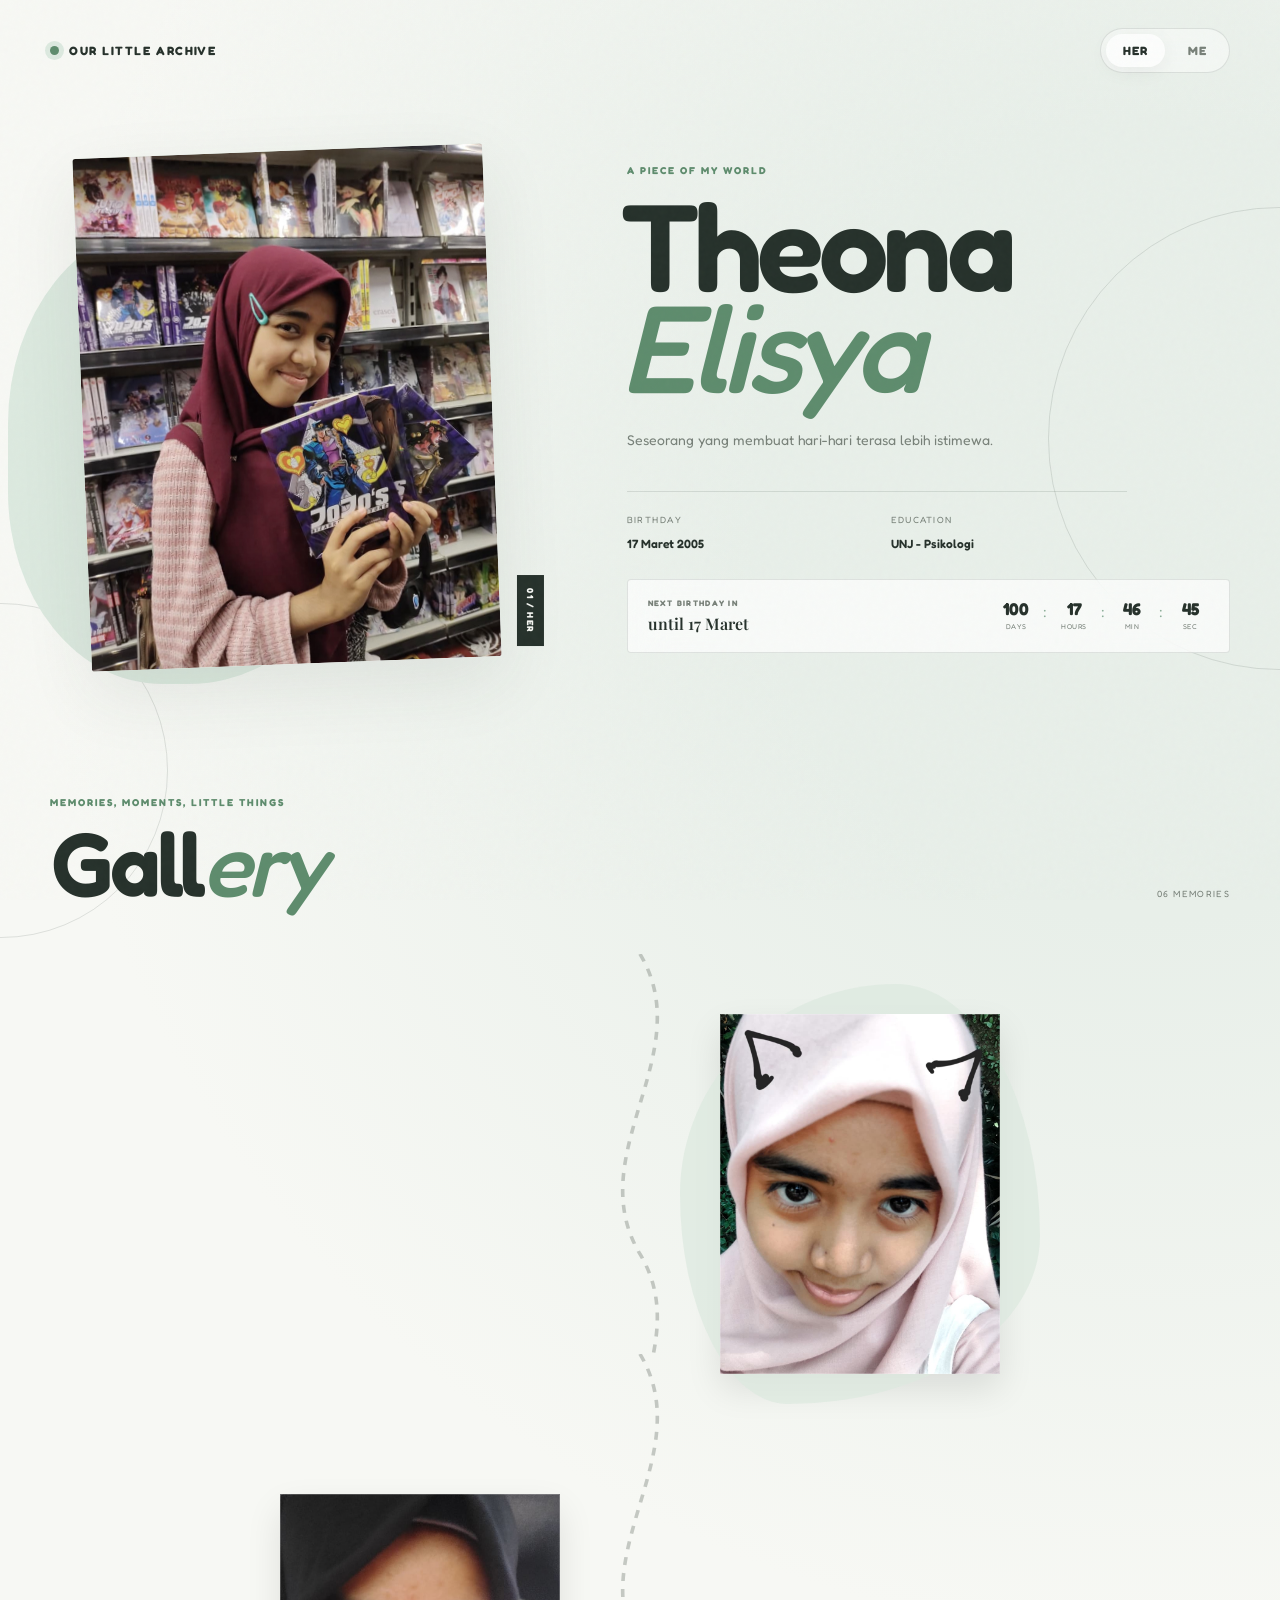
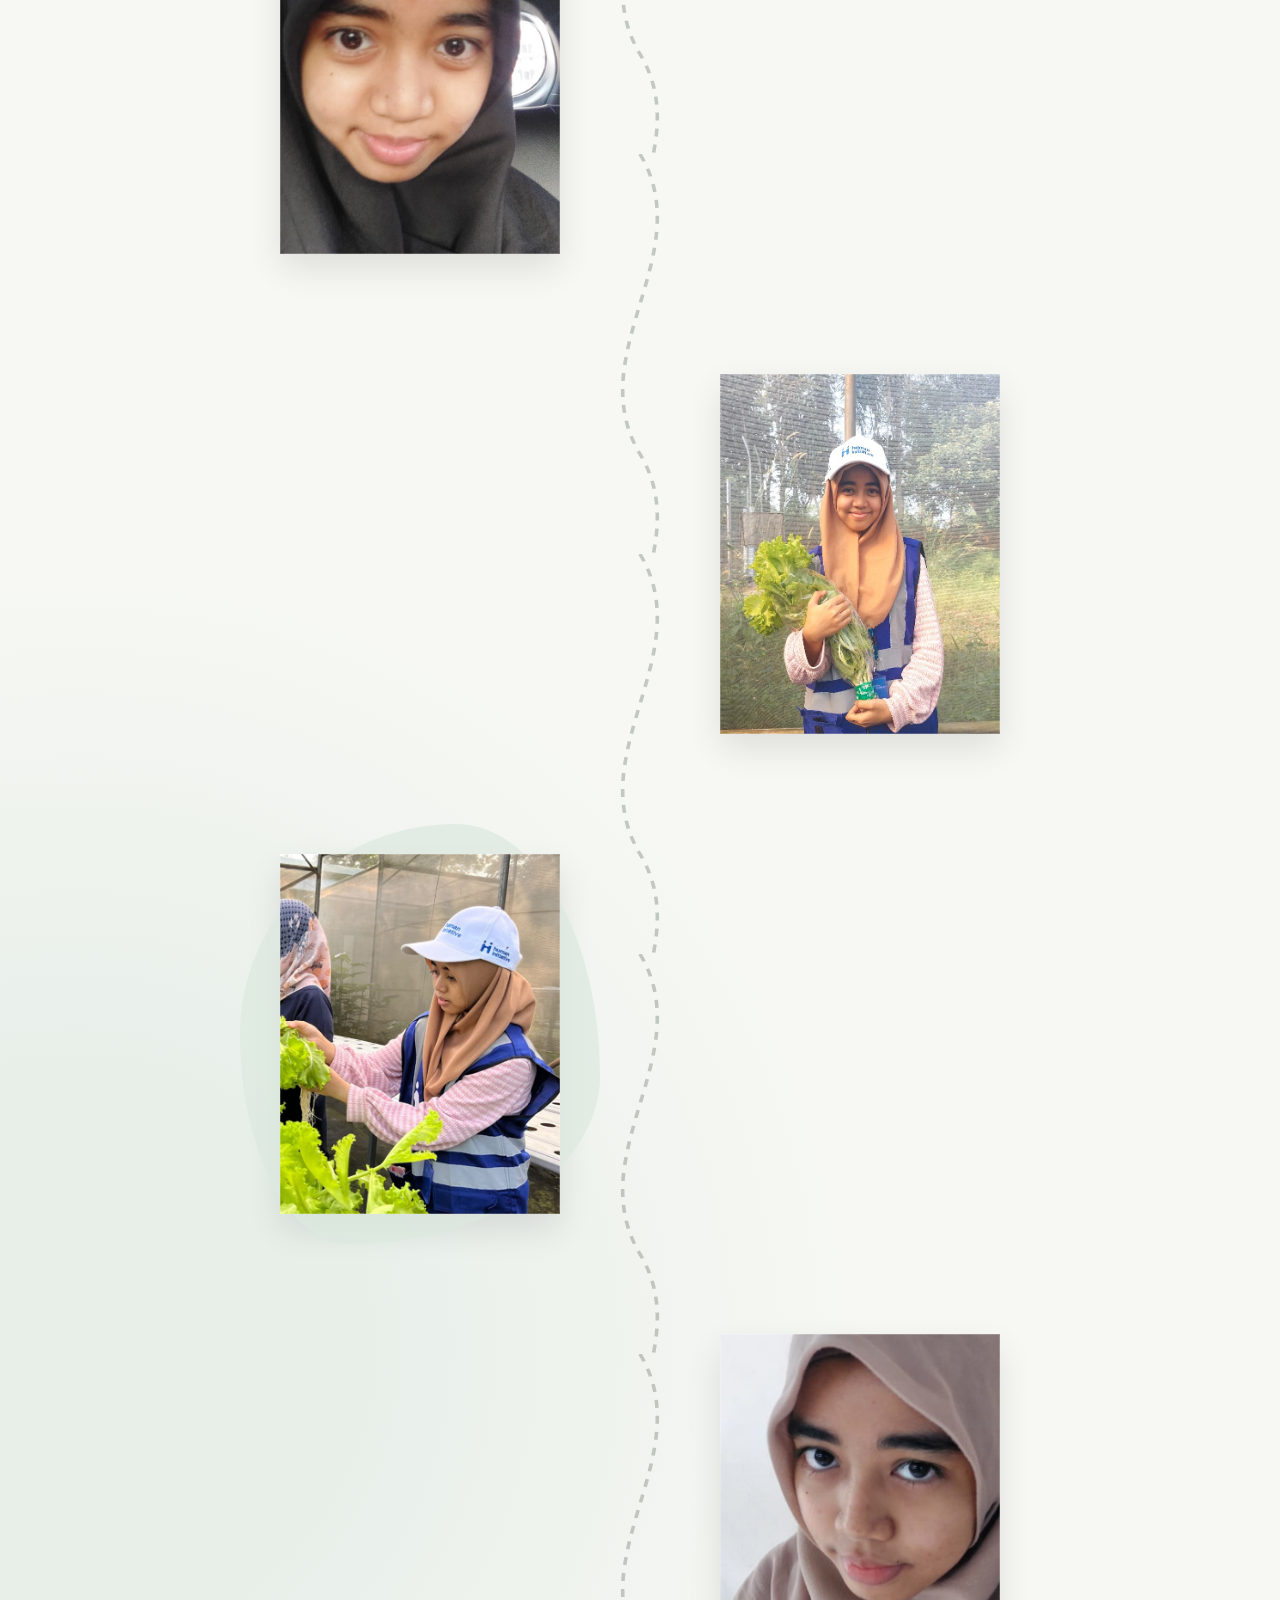
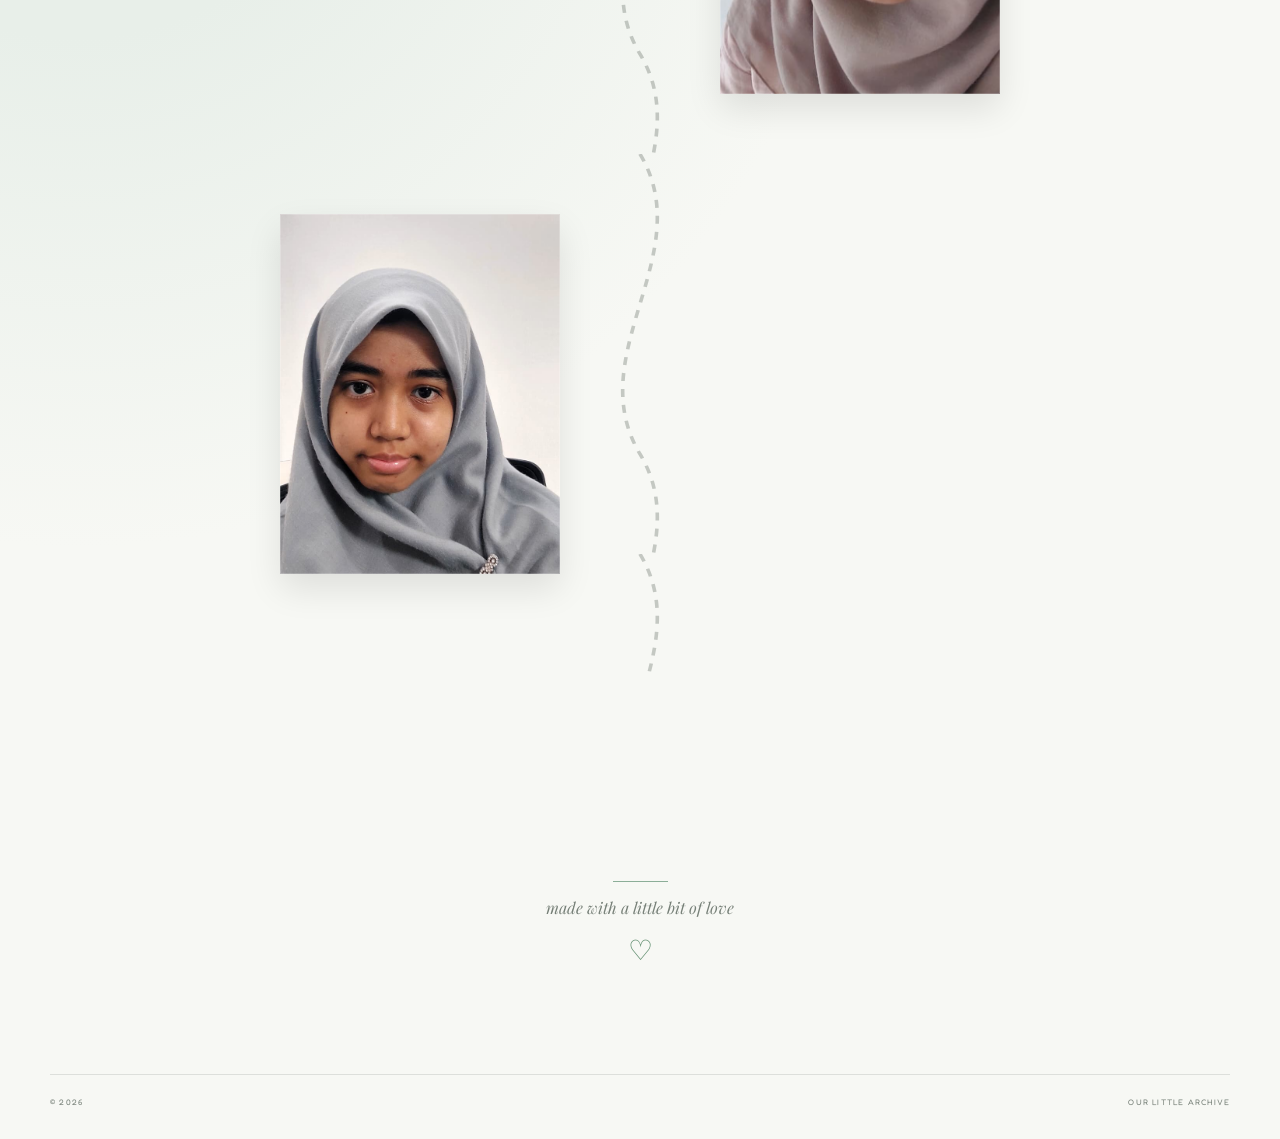
==== index.html @ d3ca99d1 "Initial commit" ====
<!DOCTYPE html>
<html lang="id">
<head>
  <meta charset="UTF-8" />
  <meta name="viewport" content="width=device-width, initial-scale=1.0" />
  <meta name="description" content="A little gallery of someone special." />
  <title>Her — Our Little Gallery</title>

  <link rel="preconnect" href="https://fonts.googleapis.com">
  <link rel="preconnect" href="https://fonts.gstatic.com" crossorigin>
  <link href="https://fonts.googleapis.com/css2?family=Fredoka:wght@300..700&family=DM+Sans:wght@400;500;600;700&family=Playfair+Display:wght@500;600;700&display=swap" rel="stylesheet">
  <link rel="stylesheet" href="style.css" />
</head>

<body class="theme-green" data-birthday="2005-03-17T00:00:00">
  <div class="noise"></div>

  <header class="topbar">
    <a class="brand" href="index.html">
      <span class="brand-dot"></span>
      our little archive
    </a>

    <nav class="page-nav" aria-label="Navigasi halaman">
      <a class="nav-link active" href="index.html">Her</a>
      <a class="nav-link" href="me.html">Me</a>
    </nav>
  </header>

  <main>
    <section class="hero section-reveal">
      <div class="hero-photo-wrap">
        <div class="photo-frame hero-photo">
          <img src="images/partner/hero.jpg" alt="Foto utama" />
          <div class="image-fallback">YOUR<br>PHOTO</div>
        </div>
        <span class="photo-tag">01 / HER</span>
      </div>

      <div class="hero-content">
        <p class="eyebrow">a piece of my world</p>
        <h1>Theona <em>Elisya</em></h1>
        <p class="hero-description">
          Seseorang yang membuat hari-hari terasa lebih istimewa.
        </p>

        <div class="details">
          <div class="detail">
            <span>Birthday</span>
            <strong>17 Maret 2005</strong>
          </div>
          <div class="detail">
            <span>Education</span>
            <strong>UNJ - Psikologi</strong>
          </div>
        </div>

        <div class="countdown-card">
          <div>
            <span class="countdown-label">next birthday in</span>
            <strong id="countdown-title">Counting the days...</strong>
          </div>
          <div class="countdown" id="countdown">
            <div><b data-unit="days">00</b><span>days</span></div>
            <i>:</i>
            <div><b data-unit="hours">00</b><span>hours</span></div>
            <i>:</i>
            <div><b data-unit="minutes">00</b><span>min</span></div>
            <i>:</i>
            <div><b data-unit="seconds">00</b><span>sec</span></div>
          </div>
        </div>
      </div>
    </section>

    <section class="gallery-section">
      <div class="section-heading section-reveal">
        <div>
          <p class="eyebrow">memories, moments, little things</p>
          <h2>Gall<em>ery</em></h2>
        </div>
        <span class="gallery-count">06 memories</span>
      </div>

      <div class="gallery">
        <figure class="gallery-item item-tall section-reveal">
          <img src="images/partner/01.jpg" alt="Memory 01" loading="lazy">
          <figcaption><span>01</span><span>favorite frame</span></figcaption>
        </figure>

        <figure class="gallery-item item-wide section-reveal">
          <img src="images/partner/02.jpg" alt="Memory 02" loading="lazy">
          <figcaption><span>02</span><span>soft afternoon</span></figcaption>
        </figure>

        <figure class="gallery-item section-reveal">
          <img src="images/partner/03.jpg" alt="Memory 03" loading="lazy">
          <figcaption><span>03</span><span>little smile</span></figcaption>
        </figure>

        <figure class="gallery-item item-tall section-reveal">
          <img src="images/partner/04.jpg" alt="Memory 04" loading="lazy">
          <figcaption><span>04</span><span>somewhere with you</span></figcaption>
        </figure>

        <figure class="gallery-item item-wide section-reveal">
          <img src="images/partner/05.jpg" alt="Memory 05" loading="lazy">
          <figcaption><span>05</span><span>another day</span></figcaption>
        </figure>

        <figure class="gallery-item section-reveal">
          <img src="images/partner/06.jpg" alt="Memory 06" loading="lazy">
          <figcaption><span>06</span><span>my favorite person</span></figcaption>
        </figure>
      </div>
    </section>

    <section class="closing section-reveal">
      <span class="closing-line"></span>
      <p>made with a little bit of love</p>
      <span class="closing-heart">♡</span>
    </section>
  </main>

  <footer class="footer">
    <span>© 2026</span>
    <span>our little archive</span>
  </footer>

  <script src="script.js"></script>
</body>
</html>
---- style.css ----
/* =========================================================
   OUR LITTLE ARCHIVE
   Shared stylesheet for both pages
   ========================================================= */

:root {
  --bg: #f7f8f4;
  --surface: rgba(255,255,255,.68);
  --text: #26312b;
  --muted: #778078;
  --line: rgba(38,49,43,.12);
  --accent: #8cae98;
  --accent-strong: #5e8c6d;
  --accent-soft: #dce9df;
  --blob: #e8efe9;
  --shadow: 0 24px 70px rgba(40, 58, 46, .09);
}

.theme-orange {
  --bg: #faf7f3;
  --surface: rgba(255,255,255,.68);
  --text: #332a25;
  --muted: #82776e;
  --line: rgba(51,42,37,.12);
  --accent: #d89a6e;
  --accent-strong: #bd7040;
  --accent-soft: #f4dfd0;
  --blob: #f3e8de;
  --shadow: 0 24px 70px rgba(76, 52, 37, .09);
}

* {
  box-sizing: border-box;
  margin: 0;
  padding: 0;
}

html {
  scroll-behavior: smooth;
}

body {
  min-height: 100vh;
  background:
    radial-gradient(circle at 90% 12%, var(--blob) 0 10%, transparent 28%),
    radial-gradient(circle at 6% 68%, var(--blob) 0 9%, transparent 25%),
    var(--bg);
  color: var(--text);
  font-family: "Fredoka","DM Sans", sans-serif;
  overflow-x: hidden;
}

body::before,
body::after {
  content: "";
  position: fixed;
  z-index: -2;
  pointer-events: none;
  border: 1px solid var(--line);
  border-radius: 999px;
}

body::before {
  width: 36vw;
  height: 36vw;
  right: -18vw;
  top: 23vh;
}

body::after {
  width: 26vw;
  height: 26vw;
  left: -13vw;
  top: 67vh;
}

.noise {
  position: fixed;
  inset: 0;
  pointer-events: none;
  z-index: 100;
  opacity: .035;
  background-image: url("data:image/svg+xml,%3Csvg viewBox='0 0 180 180' xmlns='http://www.w3.org/2000/svg'%3E%3Cfilter id='n'%3E%3CfeTurbulence type='fractalNoise' baseFrequency='.9' numOctaves='4' stitchTiles='stitch'/%3E%3C/filter%3E%3Crect width='100%25' height='100%25' filter='url(%23n)' opacity='.65'/%3E%3C/svg%3E");
}

a {
  color: inherit;
  text-decoration: none;
}

.topbar {
  width: min(1180px, calc(100% - 48px));
  margin: 0 auto;
  padding: 28px 0;
  display: flex;
  align-items: center;
  justify-content: space-between;
  position: relative;
  z-index: 20;
}

.brand {
  display: flex;
  align-items: center;
  gap: 10px;
  font-size: 12px;
  font-weight: 700;
  letter-spacing: .13em;
  text-transform: uppercase;
}

.brand-dot {
  width: 9px;
  height: 9px;
  border-radius: 50%;
  background: var(--accent-strong);
  box-shadow: 0 0 0 5px var(--accent-soft);
}

.page-nav {
  display: flex;
  align-items: center;
  gap: 6px;
  padding: 5px;
  border: 1px solid var(--line);
  background: rgba(255,255,255,.45);
  backdrop-filter: blur(14px);
  border-radius: 999px;
}

.nav-link {
  position: relative;
  padding: 9px 17px;
  color: var(--muted);
  font-size: 12px;
  font-weight: 700;
  letter-spacing: .08em;
  text-transform: uppercase;
  border-radius: 999px;
  transition: .35s ease;
}

.nav-link:hover {
  color: var(--text);
}

.nav-link.active {
  color: var(--text);
  background: var(--surface);
  box-shadow: 0 5px 20px rgba(0,0,0,.05);
}

main {
  width: min(1180px, calc(100% - 48px));
  margin: 0 auto;
}

.hero {
  min-height: 660px;
  display: grid;
  grid-template-columns: minmax(330px, .88fr) 1.12fr;
  align-items: center;
  gap: clamp(50px, 8vw, 120px);
  padding: 50px 0 100px;
}

.hero-photo-wrap {
  position: relative;
  width: min(100%, 410px);
  justify-self: center;
}

.hero-photo-wrap::before {
  content: "";
  position: absolute;
  width: 90%;
  height: 90%;
  left: -18%;
  top: 14%;
  border-radius: 47% 53% 55% 45%;
  background: var(--accent-soft);
  z-index: -1;
  animation: floatBlob 8s ease-in-out infinite;
}

.photo-frame {
  position: relative;
  overflow: hidden;
  background: linear-gradient(135deg, var(--accent-soft), #e7e9e5);
  box-shadow: var(--shadow);
}

.hero-photo {
  aspect-ratio: 4 / 5;
  border-radius: 3px;
  transform: rotate(-2.2deg);
  transition: transform .6s cubic-bezier(.2,.8,.2,1);
}

.hero-photo-wrap:hover .hero-photo {
  transform: rotate(0deg) translateY(-8px);
}

.photo-frame img {
  width: 100%;
  height: 100%;
  object-fit: cover;
  display: block;
  transition: transform 1s cubic-bezier(.2,.8,.2,1);
}

.photo-frame:hover img {
  transform: scale(1.045);
}

.image-fallback {
  position: absolute;
  inset: 0;
  display: grid;
  place-items: center;
  text-align: center;
  color: var(--accent-strong);
  font-family: "Playfair Display", serif;
  font-size: 28px;
  line-height: 1.1;
  letter-spacing: .08em;
  background:
    radial-gradient(circle at 30% 30%, rgba(255,255,255,.7), transparent 35%),
    linear-gradient(135deg, var(--accent-soft), #e9ece8);
}

.photo-frame img:not([src=""]) + .image-fallback {
  display: none;
}

.photo-tag {
  position: absolute;
  right: -25px;
  bottom: 18px;
  padding: 8px 13px;
  background: var(--text);
  color: var(--bg);
  font-size: 9px;
  font-weight: 700;
  letter-spacing: .18em;
  transform: rotate(90deg);
  transform-origin: right bottom;
}

.hero-content {
  max-width: 610px;
}

.eyebrow {
  margin-bottom: 17px;
  color: var(--accent-strong);
  font-size: 10px;
  font-weight: 700;
  letter-spacing: .2em;
  line-height: 1.6;
  text-transform: uppercase;
}

h1,
h2 {
  font-family: "Fredoka","Playfair Display", serif;
  font-weight: 600;
  letter-spacing: -.045em;
}

h1 {
  font-size: clamp(70px, 10vw, 124px);
  line-height: .82;
  margin-left: -7px;
}

h1 em,
h2 em {
  color: var(--accent-strong);
  font-style: italic;
  font-weight: 500;
}

.hero-description {
  max-width: 480px;
  margin-top: 29px;
  color: var(--muted);
  font-size: 14px;
  line-height: 1.9;
}

.details {
  display: grid;
  grid-template-columns: repeat(2, minmax(130px, 1fr));
  gap: 28px;
  margin-top: 37px;
  padding-top: 22px;
  border-top: 1px solid var(--line);
  max-width: 500px;
}

.detail span {
  display: block;
  margin-bottom: 7px;
  color: var(--muted);
  font-size: 9px;
  letter-spacing: .16em;
  text-transform: uppercase;
}

.detail strong {
  font-size: 12px;
  font-weight: 600;
}

.countdown-card {
  display: flex;
  align-items: center;
  justify-content: space-between;
  gap: 24px;
  max-width: 610px;
  margin-top: 27px;
  padding: 18px 20px;
  border: 1px solid var(--line);
  background: var(--surface);
  backdrop-filter: blur(18px);
  border-radius: 4px;
}

.countdown-label {
  display: block;
  margin-bottom: 5px;
  color: var(--muted);
  font-size: 8px;
  font-weight: 700;
  letter-spacing: .16em;
  text-transform: uppercase;
}

.countdown-card strong {
  font-family: "Playfair Display", serif;
  font-size: 16px;
  font-weight: 600;
}

.countdown {
  display: flex;
  align-items: center;
  gap: 8px;
}

.countdown div {
  text-align: center;
  min-width: 38px;
}

.countdown b {
  display: block;
  font-size: 17px;
  font-weight: 700;
  line-height: 1;
}

.countdown span {
  display: block;
  margin-top: 5px;
  color: var(--muted);
  font-size: 7px;
  text-transform: uppercase;
  letter-spacing: .08em;
}

.countdown i {
  color: var(--accent);
  font-style: normal;
  margin-top: -9px;
}

.gallery-section {
  padding: 30px 0 100px;
}

.section-heading {
  display: flex;
  justify-content: space-between;
  align-items: end;
  margin-bottom: 55px;
}

.section-heading h2 {
  font-size: clamp(55px, 8vw, 90px);
  line-height: .8;
}

.gallery-count {
  color: var(--muted);
  font-size: 9px;
  letter-spacing: .15em;
  text-transform: uppercase;
}

/* =========================================================
   GALERI LAYOUT: SCROLL RANTING / PATH ZIGZAG
   ========================================================= */

/* Wadah galeri dibuat relatif dengan garis meliuk di tengah */
.gallery {
  display: flex;
  flex-direction: column;
  gap: 120px;
  position: relative;
  padding: 60px 0 100px;
  max-width: 800px;
  margin: 0 auto;
}

/* Garis putus-putus meliuk di belakang foto */
.gallery::before {
  content: "";
  position: absolute;
  top: 0;
  bottom: 0;
  left: 50%;
  width: 120px;
  transform: translateX(-50%);
  pointer-events: none;
  z-index: 0;
  /* SVG Garis Kurva Zigzag Putus-putus */
  background-image: url("data:image/svg+xml,%3Csvg xmlns='http://www.w3.org/2000/svg' viewBox='0 0 100 400' preserveAspectRatio='none'%3E%3Cpath d='M 50 0 C 100 100, 0 200, 50 300 C 100 400, 0 500, 50 600' stroke='%23778078' stroke-width='3' stroke-dasharray='8 8' fill='none' opacity='0.4'/%3E%3C/svg%3E");
  background-repeat: repeat-y;
  background-size: 100% 400px;
}

/* Base style untuk item foto */
.gallery-item {
  position: relative;
  z-index: 1;
  width: min(280px, 70vw);
  height: 360px;
  margin: 0;
  border-radius: 8px;
  box-shadow: 0 15px 35px rgba(0, 0, 0, 0.1);
  transition: transform 0.5s cubic-bezier(0.2, 0.8, 0.2, 1);
}

/* Foto Ganjil (Kanan) */
.gallery-item:nth-child(odd) {
  align-self: flex-end;
  margin-right: 5%;
  transform: rotate(5deg);
}

/* Foto Genap (Kiri) */
.gallery-item:nth-child(even) {
  align-self: flex-start;
  margin-left: 5%;
  transform: rotate(-6deg);
}

/* Rotasi khusus per item agar terkesan acak/natural */
.gallery-item:nth-child(1) { transform: rotate(7deg); }
.gallery-item:nth-child(2) { transform: rotate(-5deg); }
.gallery-item:nth-child(3) { transform: rotate(4deg); }
.gallery-item:nth-child(4) { transform: rotate(-8deg); }
.gallery-item:nth-child(5) { transform: rotate(6deg); }
.gallery-item:nth-child(6) { transform: rotate(-4deg); }

/* Background organik (blob) di balik beberapa foto */
.gallery-item:nth-child(1)::before,
.gallery-item:nth-child(4)::before {
  content: "";
  position: absolute;
  inset: -30px -40px;
  background: var(--accent-soft);
  border-radius: 60% 40% 70% 30% / 50% 60% 40% 50%;
  z-index: -1;
  opacity: 0.7;
}

/* Hover Effect: Foto lurus kembali saat diarahkan kursor */
.gallery-item:hover {
  transform: rotate(0deg) scale(1.05) !important;
  z-index: 5;
}

/* ---------------------------------------------------------
   Penyesuaian Layar Smartphone / Mobile
   --------------------------------------------------------- */
@media (max-width: 650px) {
  .gallery {
    gap: 70px;
  }

  .gallery-item {
    width: 220px;
    height: 300px;
  }

  .gallery-item:nth-child(odd) {
    margin-right: 2%;
  }

  .gallery-item:nth-child(even) {
    margin-left: 2%;
  }
}
.gallery-item.item-tall {
  grid-row: span 4;
}

.gallery-item.item-wide {
  grid-column: span 8;
  grid-row: span 3;
}

.gallery-item:nth-child(2) {
  transform: translateY(75px);
}

.gallery-item:nth-child(4) {
  transform: translateY(50px);
}

.gallery-item:nth-child(5) {
  transform: translateY(-30px);
}

.gallery-item img {
  width: 100%;
  height: 100%;
  object-fit: cover;
  display: block;
  transition: transform .8s cubic-bezier(.2,.8,.2,1), filter .5s ease;
}

.gallery-item:hover img {
  transform: scale(1.055);
  filter: saturate(1.06);
}

.gallery-item figcaption {
  position: absolute;
  inset: auto 0 0 0;
  display: flex;
  justify-content: space-between;
  align-items: center;
  padding: 15px 17px;
  color: white;
  font-size: 8px;
  font-weight: 700;
  letter-spacing: .14em;
  text-transform: uppercase;
  background: linear-gradient(transparent, rgba(0,0,0,.6));
  opacity: 0;
  transform: translateY(10px);
  transition: .4s ease;
}

.gallery-item:hover figcaption {
  opacity: 1;
  transform: translateY(0);
}

.gallery-item::after {
  content: "";
  position: absolute;
  inset: 0;
  border: 1px solid rgba(255,255,255,.2);
  pointer-events: none;
}

.closing {
  min-height: 300px;
  display: flex;
  flex-direction: column;
  align-items: center;
  justify-content: center;
  gap: 15px;
  color: var(--muted);
  text-align: center;
}

.closing-line {
  width: 55px;
  height: 1px;
  background: var(--accent);
}

.closing p {
  font-family: "Playfair Display", serif;
  font-size: 16px;
  font-style: italic;
}

.closing-heart {
  color: var(--accent-strong);
  font-size: 28px;
  animation: heartbeat 2.1s ease-in-out infinite;
}

.footer {
  width: min(1180px, calc(100% - 48px));
  margin: 0 auto;
  padding: 22px 0 32px;
  border-top: 1px solid var(--line);
  display: flex;
  justify-content: space-between;
  color: var(--muted);
  font-size: 8px;
  letter-spacing: .15em;
  text-transform: uppercase;
}

/* Scroll reveal */
.section-reveal {
  opacity: 0;
  transform: translateY(35px);
  transition:
    opacity .85s cubic-bezier(.2,.8,.2,1),
    transform .85s cubic-bezier(.2,.8,.2,1);
}

.section-reveal.is-visible {
  opacity: 1;
  transform: translateY(0);
}

.gallery-item.section-reveal:nth-child(2) {
  transition-delay: .08s;
}

.gallery-item.section-reveal:nth-child(3) {
  transition-delay: .16s;
}

.gallery-item.section-reveal:nth-child(4) {
  transition-delay: .08s;
}

.gallery-item.section-reveal:nth-child(5) {
  transition-delay: .16s;
}

.gallery-item.section-reveal:nth-child(6) {
  transition-delay: .24s;
}

@keyframes floatBlob {
  0%, 100% { transform: translate(0,0) rotate(0deg); }
  50% { transform: translate(12px,-15px) rotate(5deg); }
}

@keyframes heartbeat {
  0%, 100% { transform: scale(1); }
  8% { transform: scale(1.13); }
  18% { transform: scale(1); }
}

@media (max-width: 850px) {
  .hero {
    grid-template-columns: 1fr;
    gap: 70px;
    padding-top: 30px;
  }

  .hero-photo-wrap {
    width: min(72vw, 390px);
  }

  .hero-content {
    margin: 0 auto;
    width: 100%;
  }

  h1 {
    font-size: clamp(68px, 19vw, 105px);
  }

  .gallery {
    grid-template-columns: repeat(2, 1fr);
    grid-auto-rows: 270px;
  }

  .gallery-item,
  .gallery-item.item-wide,
  .gallery-item.item-tall {
    grid-column: span 1;
    grid-row: span 1;
  }

  .gallery-item:nth-child(n) {
    transform: none;
  }

  .gallery-item:nth-child(1),
  .gallery-item:nth-child(4) {
    grid-row: span 2;
  }

  .gallery-item:nth-child(2),
  .gallery-item:nth-child(5) {
    grid-row: span 2;
  }

  .gallery-item figcaption {
    opacity: 1;
    transform: none;
  }
}

@media (max-width: 560px) {
  .topbar,
  main,
  .footer {
    width: min(100% - 32px, 1180px);
  }

  .topbar {
    padding: 18px 0;
  }

  .brand {
    font-size: 9px;
  }

  .nav-link {
    padding: 8px 13px;
    font-size: 9px;
  }

  .hero {
    min-height: auto;
    padding: 35px 0 75px;
  }

  .hero-photo-wrap {
    width: 72%;
  }

  .photo-tag {
    right: -17px;
  }

  .hero-description {
    font-size: 13px;
  }

  .details {
    gap: 18px;
  }

  .countdown-card {
    align-items: flex-start;
    flex-direction: column;
  }

  .countdown {
    width: 100%;
    justify-content: space-between;
  }

  .gallery-section {
    padding-bottom: 50px;
  }

  .section-heading {
    margin-bottom: 32px;
    align-items: start;
    gap: 20px;
    flex-direction: column;
  }

  .gallery {
    gap: 12px;
    grid-auto-rows: 210px;
  }

  .gallery-item {
    min-height: 210px;
  }

  .footer {
    font-size: 7px;
  }
}

@media (prefers-reduced-motion: reduce) {
  html {
    scroll-behavior: auto;
  }

  *,
  *::before,
  *::after {
    animation: none !important;
    transition-duration: .01ms !important;
  }
}
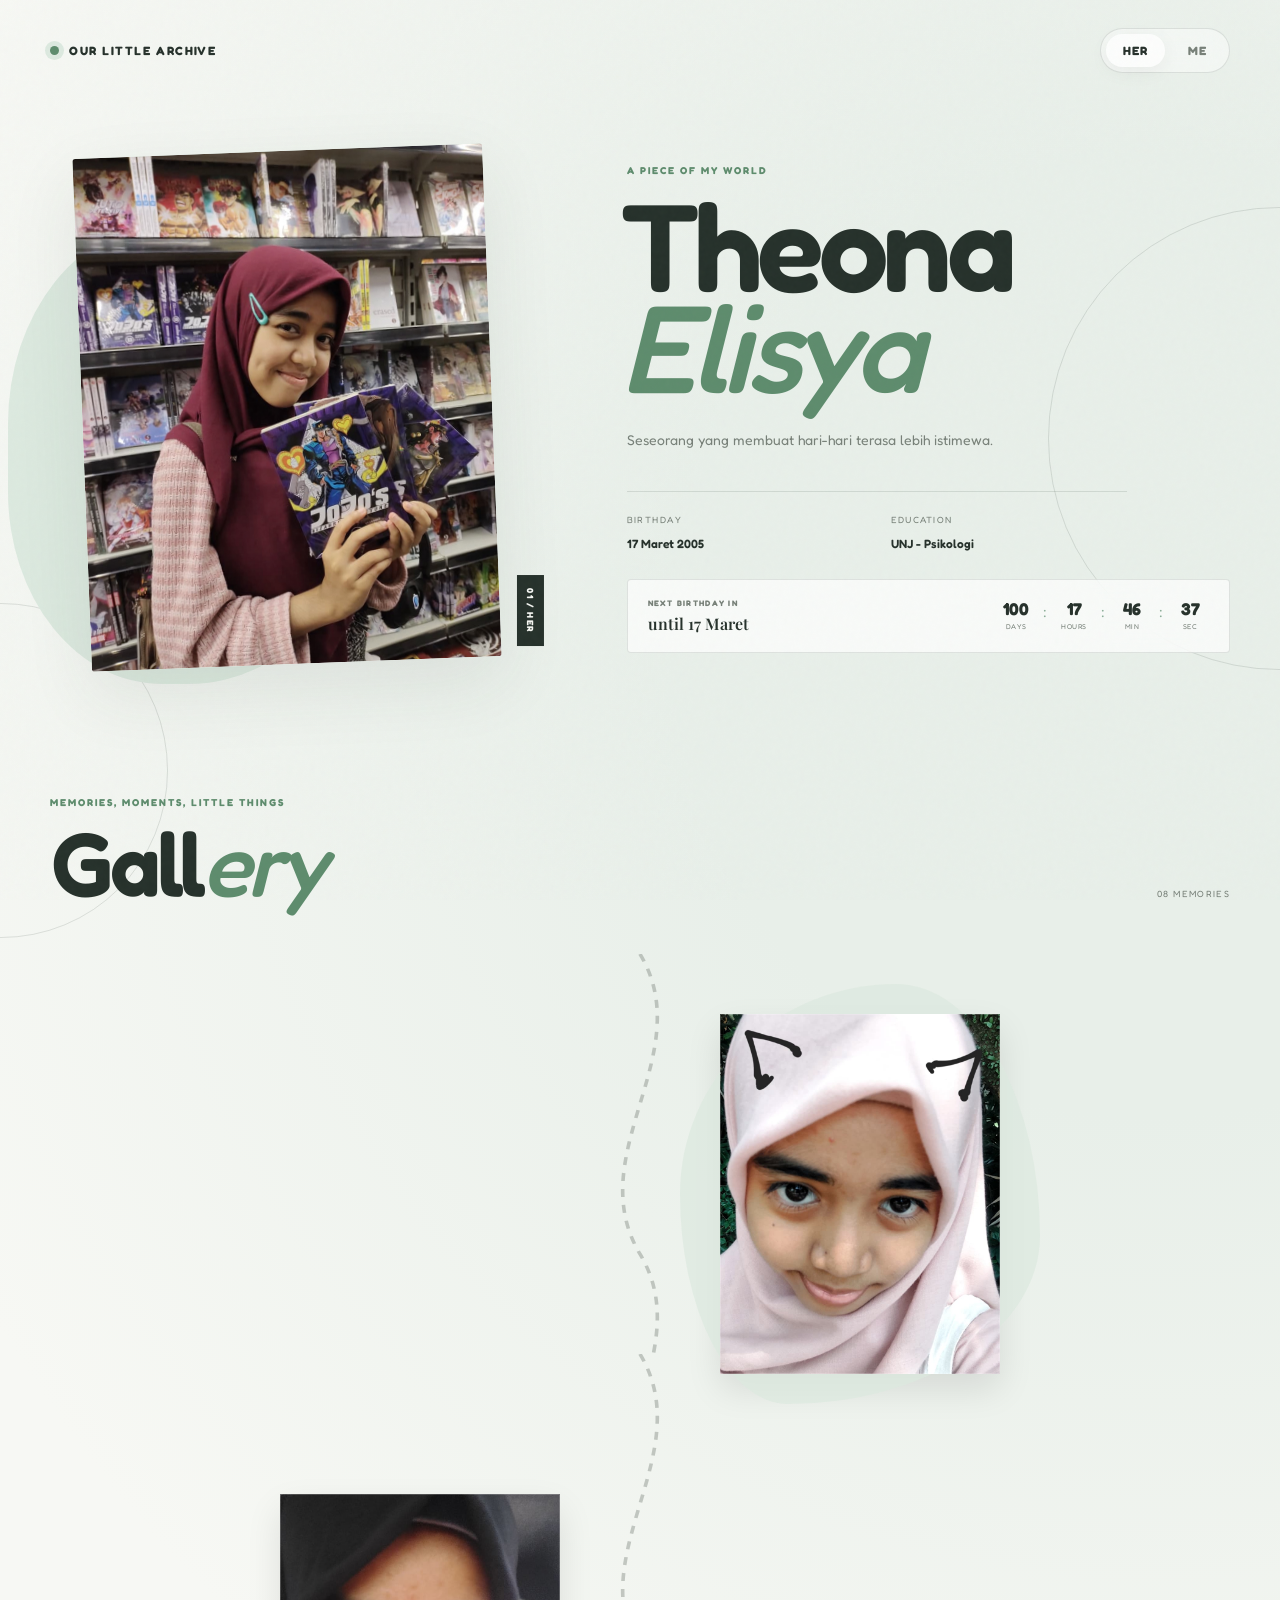
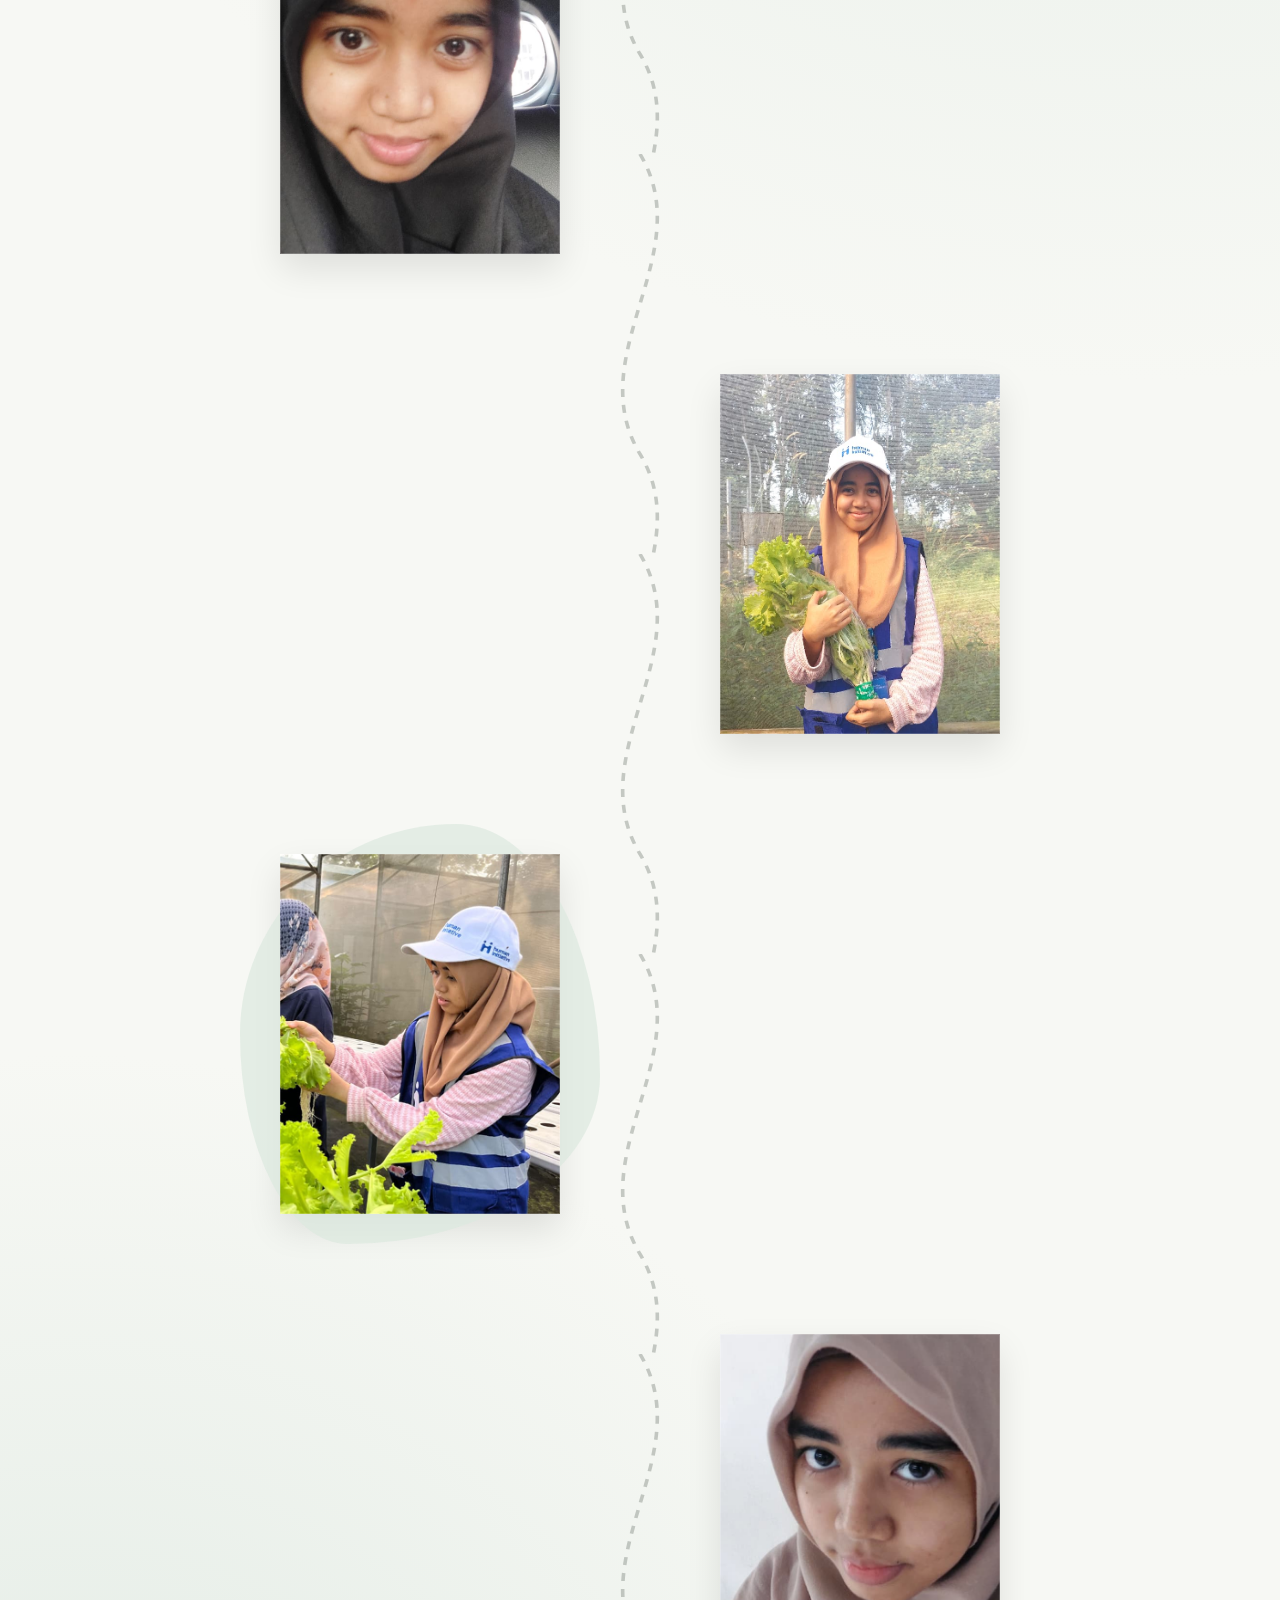
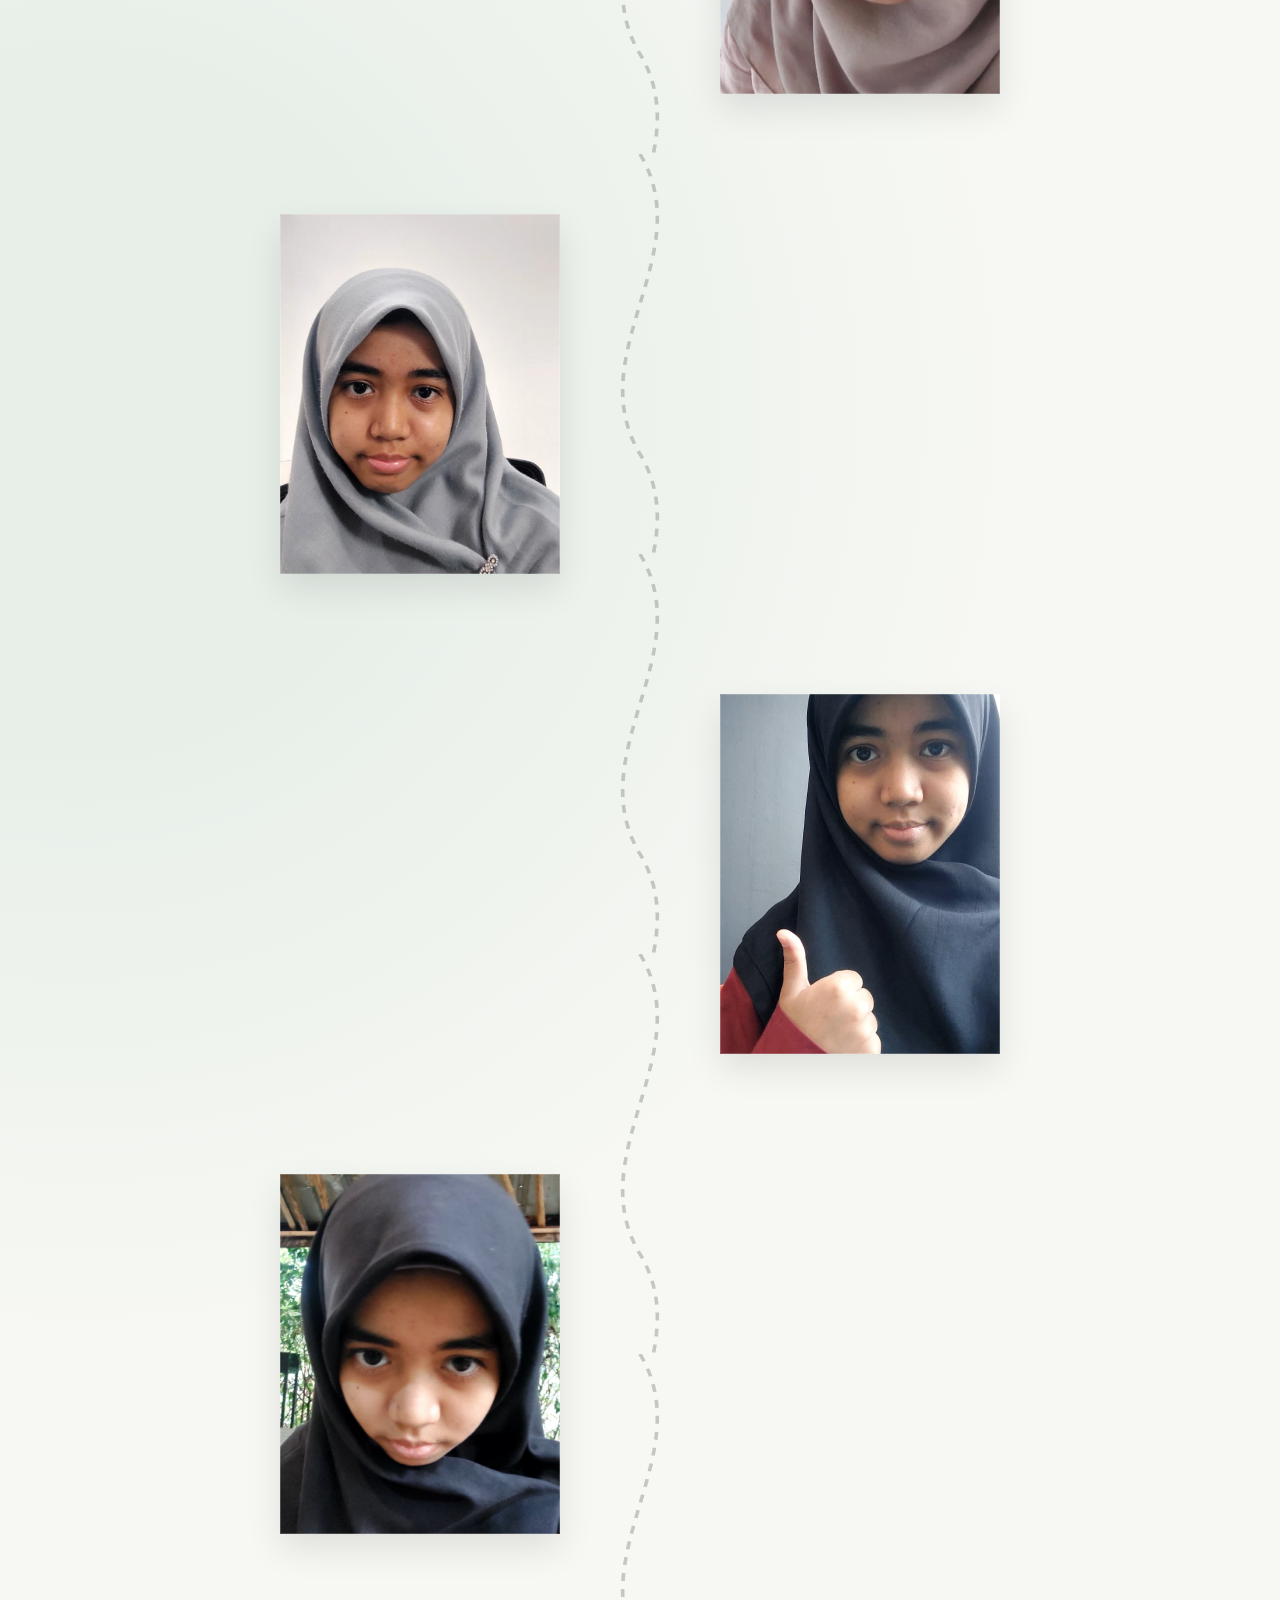
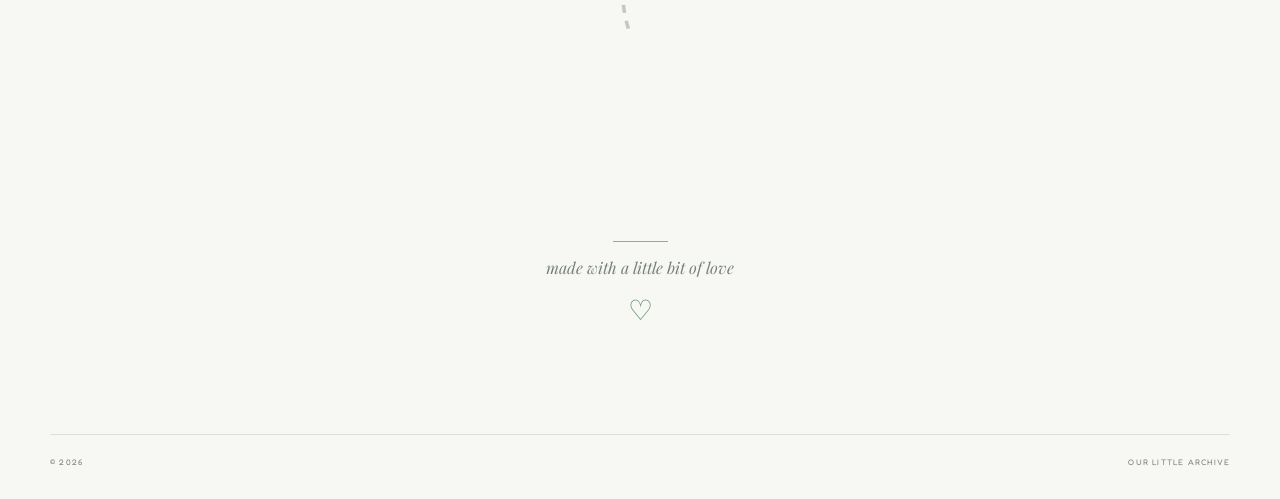
==== commit 1124992d: "add my" ====
--- a/index.html
+++ b/index.html
@@ -79,7 +79,7 @@
           <p class="eyebrow">memories, moments, little things</p>
           <h2>Gall<em>ery</em></h2>
         </div>
-        <span class="gallery-count">06 memories</span>
+        <span class="gallery-count">08 memories</span>
       </div>
 
       <div class="gallery">
@@ -112,6 +112,16 @@
           <img src="images/partner/06.jpg" alt="Memory 06" loading="lazy">
           <figcaption><span>06</span><span>my favorite person</span></figcaption>
         </figure>
+
+        <figure class="gallery-item section-reveal">
+          <img src="images/partner/07.jpg" alt="Memory 06" loading="lazy">
+          <figcaption><span>07</span><span>my okey gemesss</span></figcaption>
+        </figure>
+
+        <figure class="gallery-item section-reveal">
+          <img src="images/partner/08.jpg" alt="Memory 06" loading="lazy">
+          <figcaption><span>08</span><span>scary and cute</span></figcaption>
+        </figure>
       </div>
     </section>
 
--- a/style.css
+++ b/style.css
@@ -525,6 +525,15 @@
   transform: translateY(-30px);
 }
 
+.gallery-item:nth-child(7) {
+  transform: rotate(5deg);
+}
+
+
+.gallery-item:nth-child(8) {
+  transform: rotate(-6deg);
+}
+
 .gallery-item img {
   width: 100%;
   height: 100%;
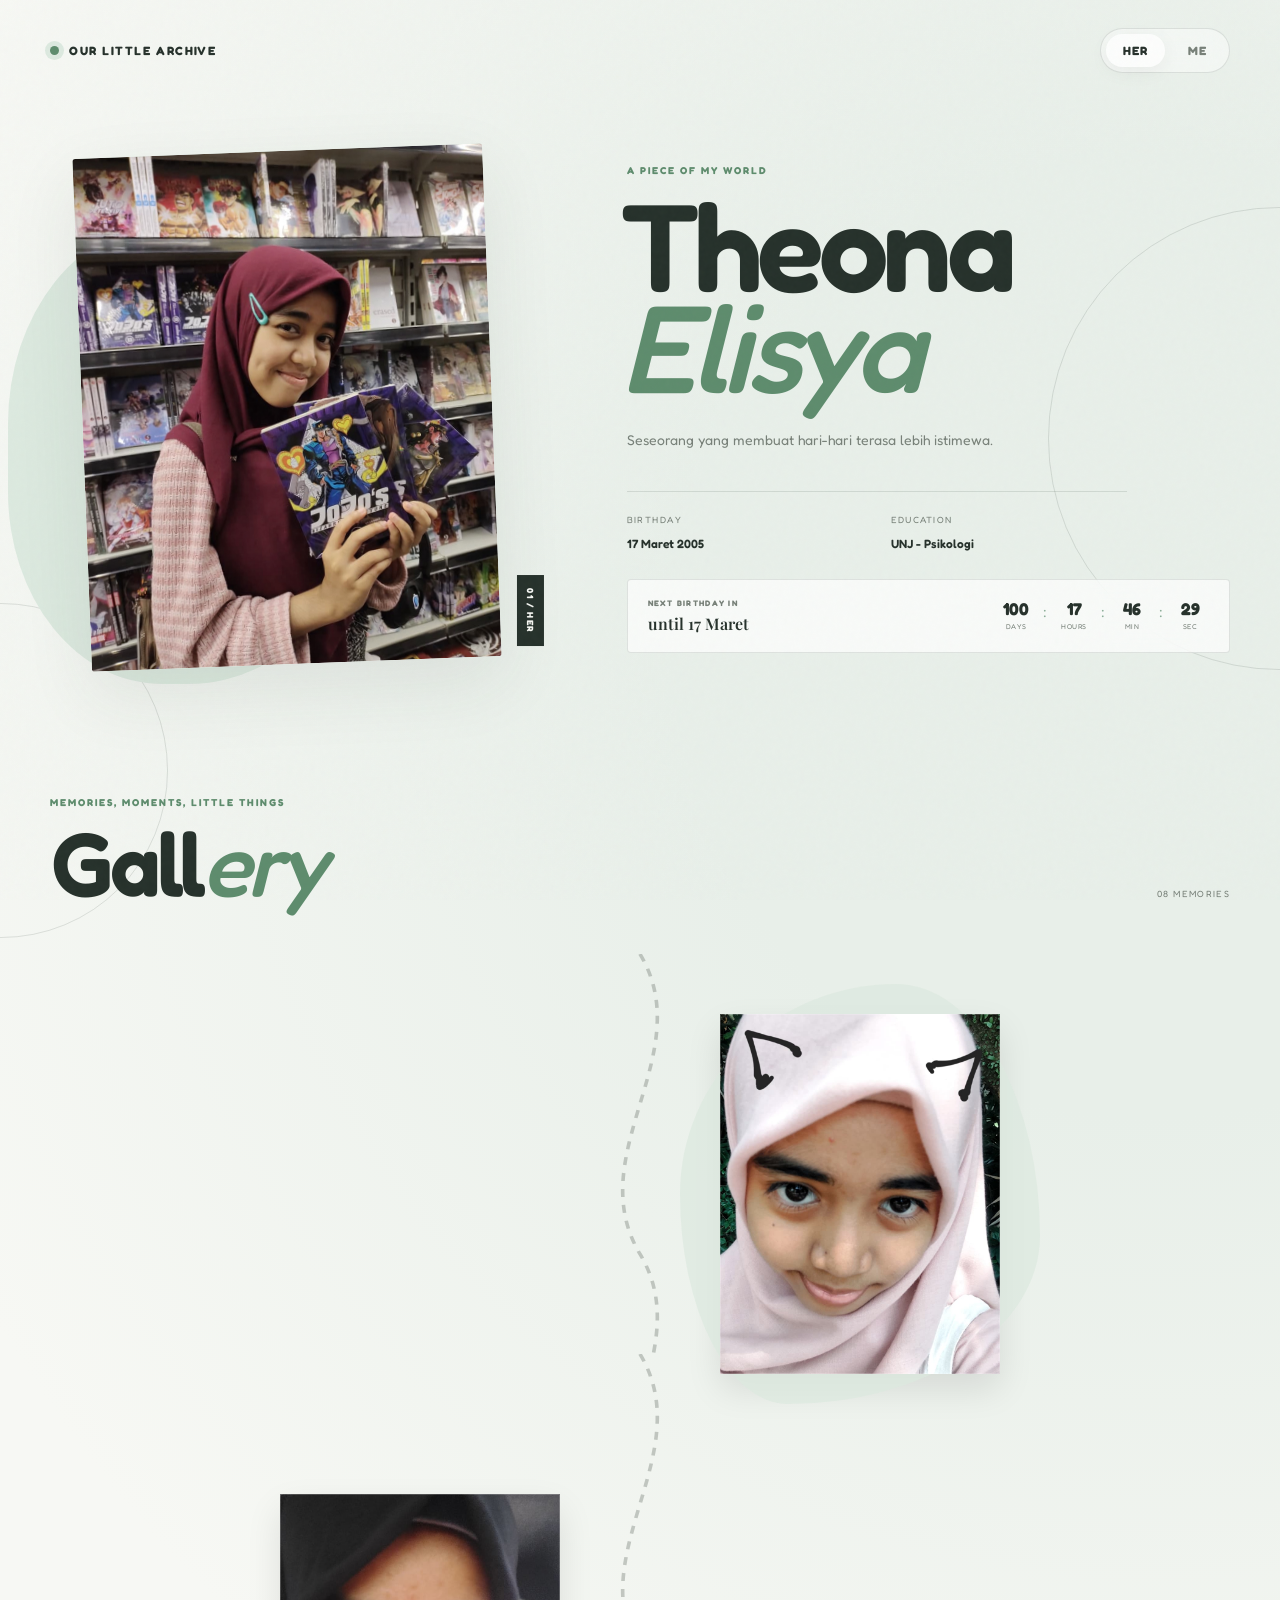
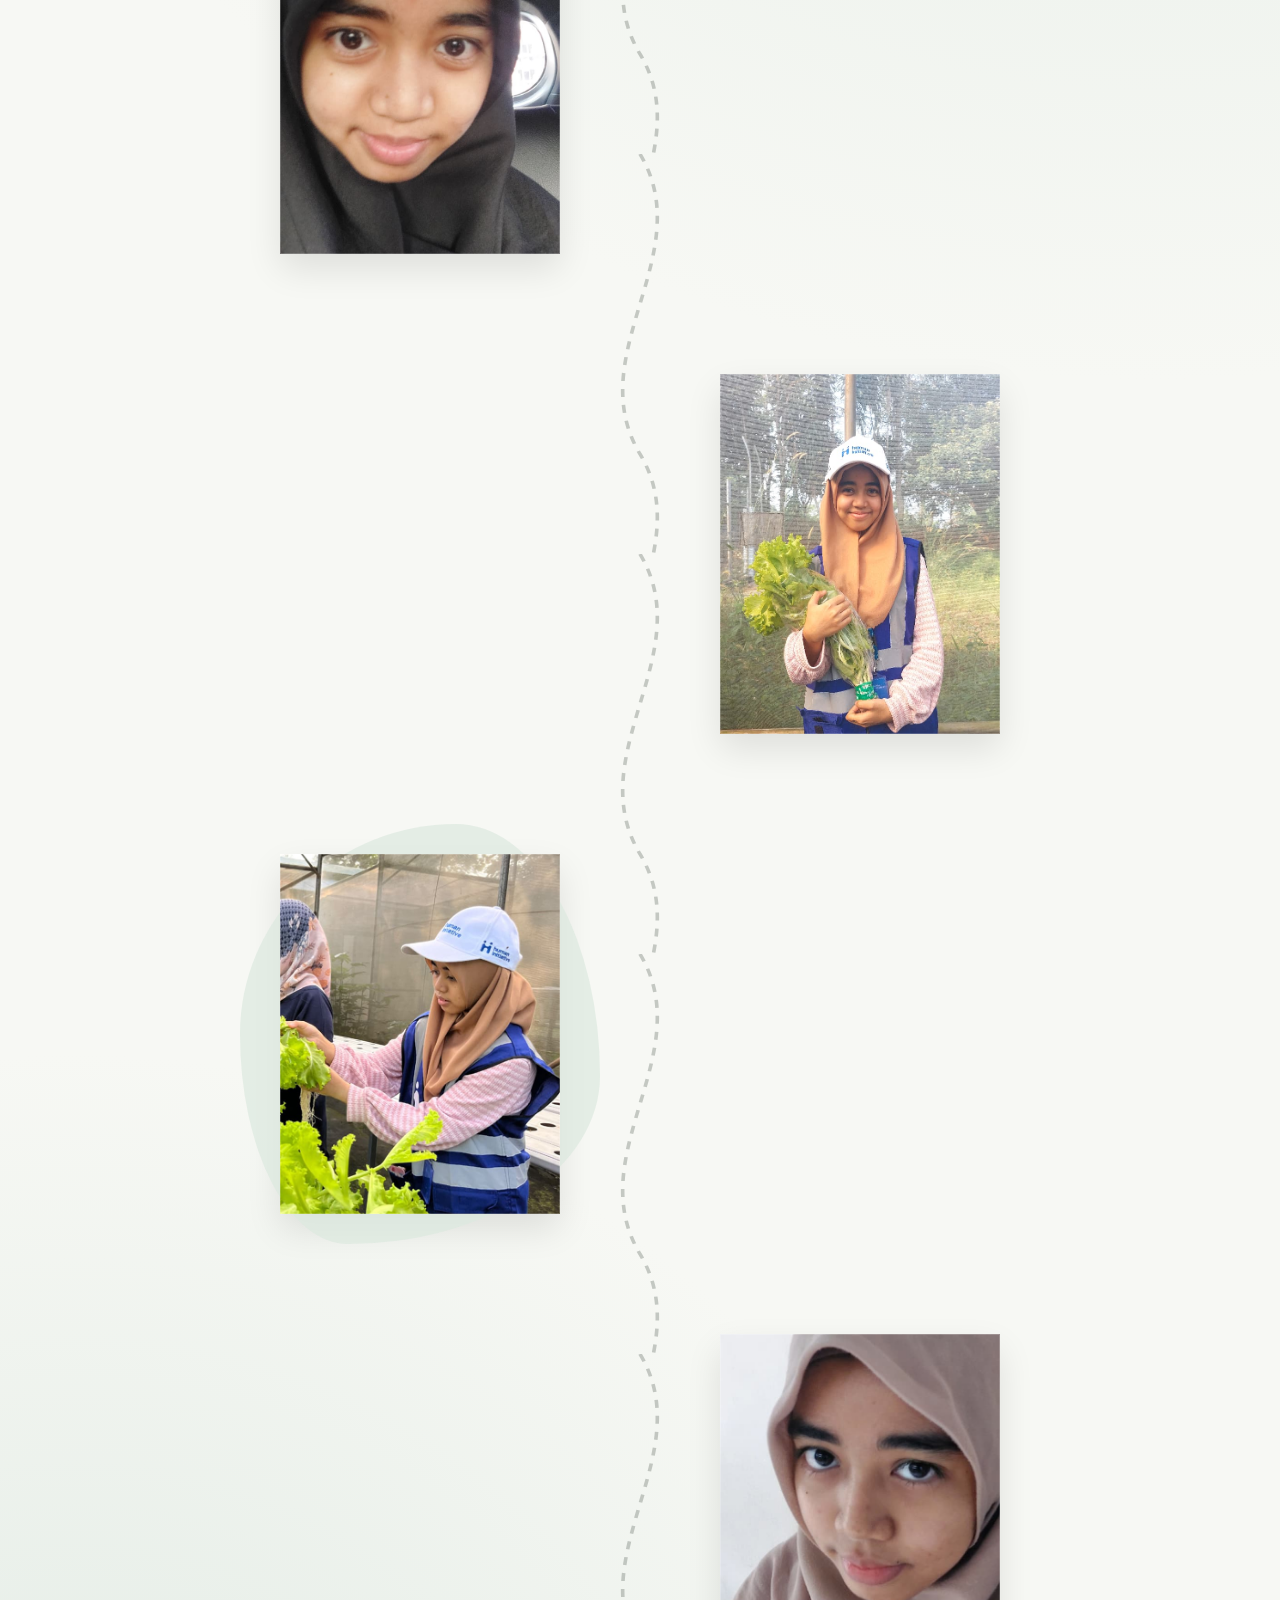
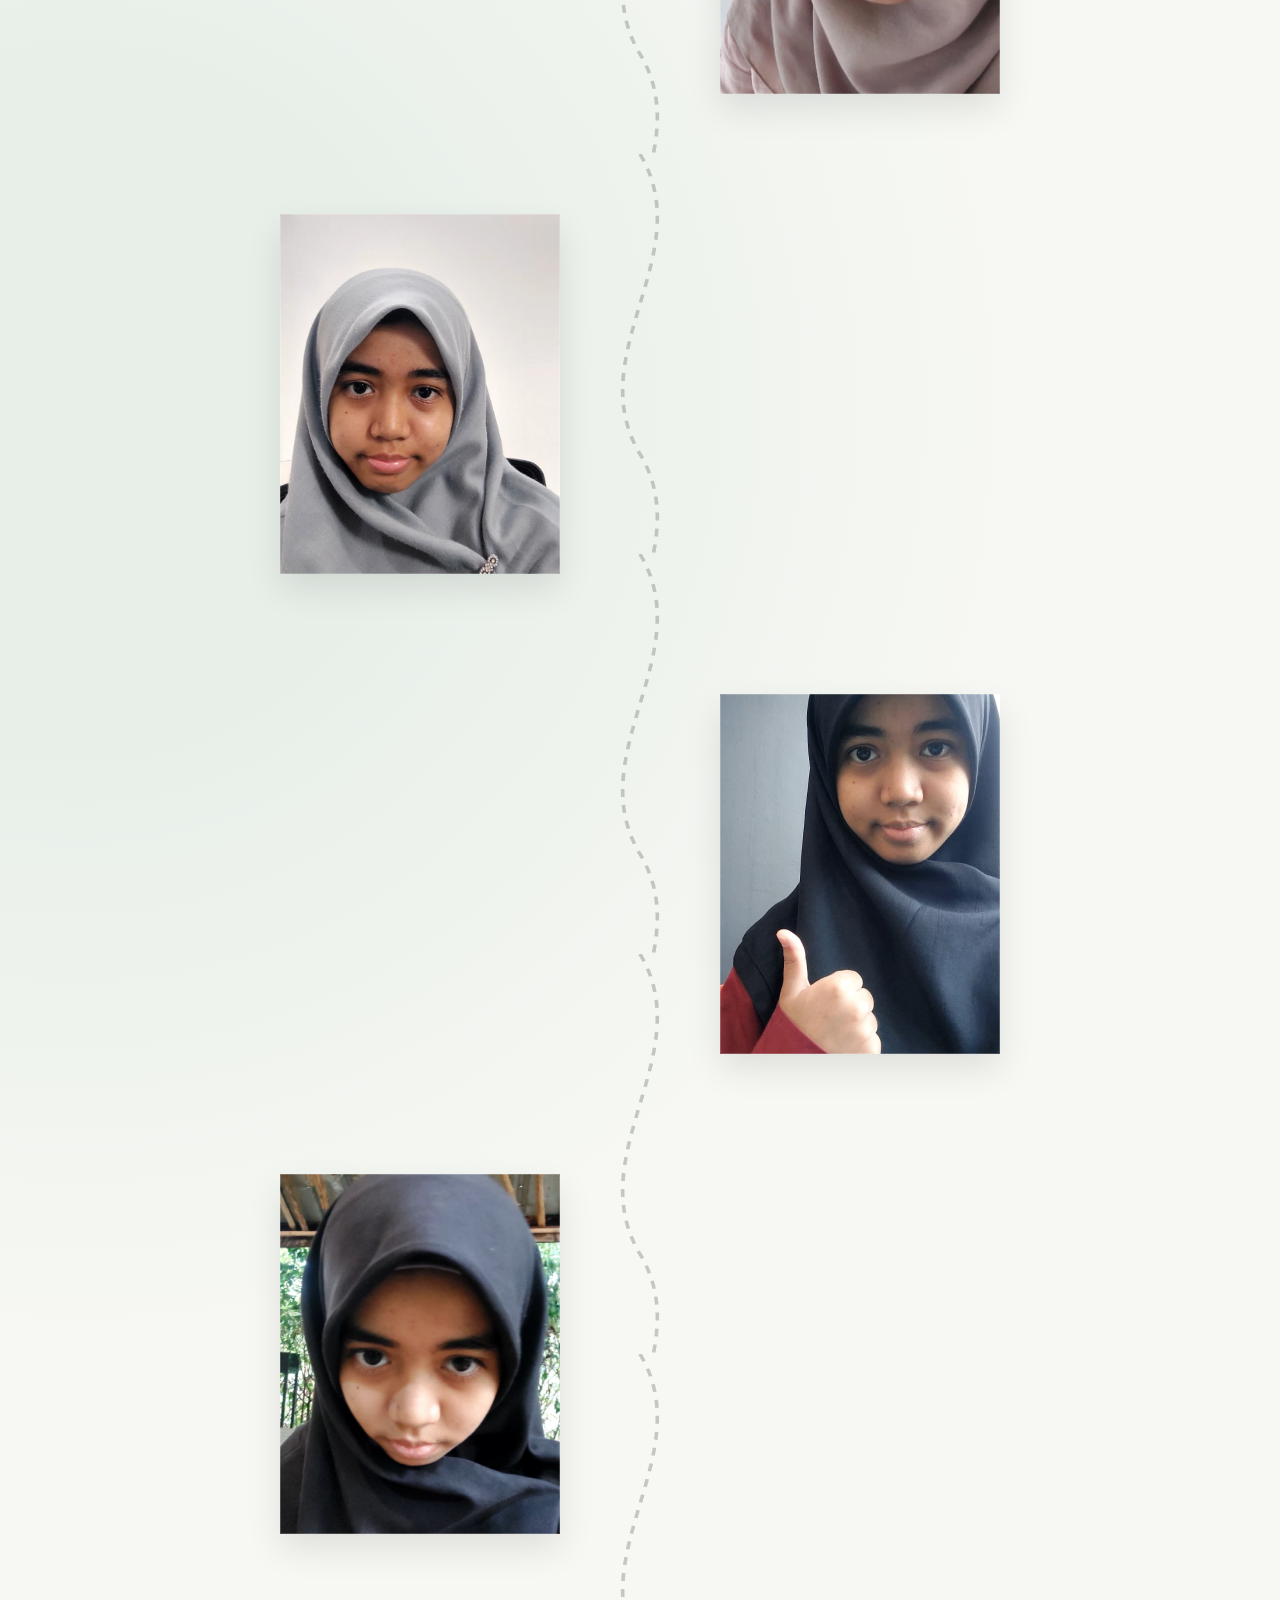
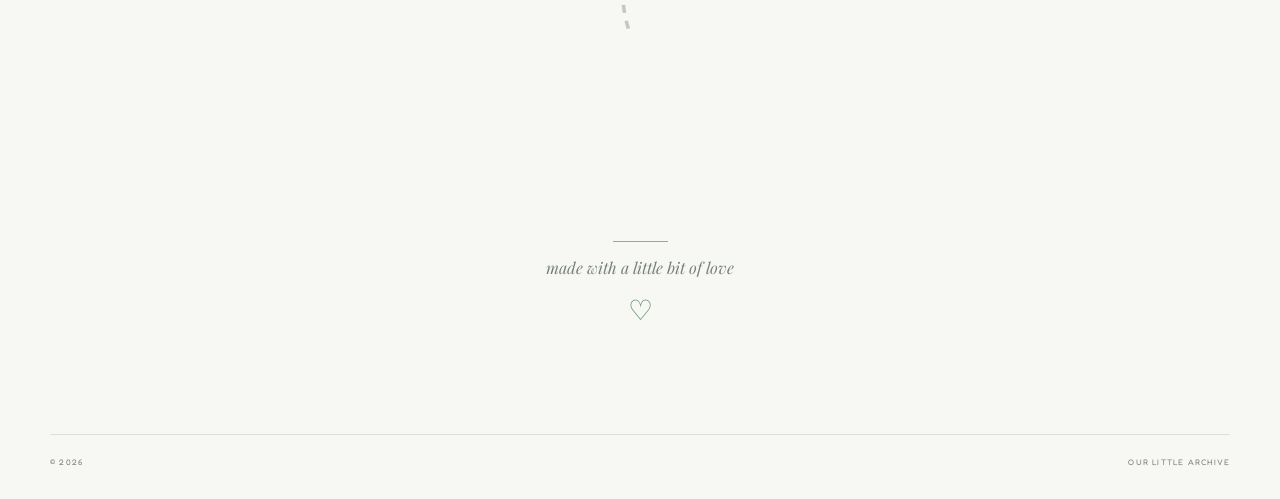
==== commit bc08e823: "add me" ====
--- a/index.html
+++ b/index.html
@@ -115,7 +115,7 @@
 
         <figure class="gallery-item section-reveal">
           <img src="images/partner/07.jpg" alt="Memory 06" loading="lazy">
-          <figcaption><span>07</span><span>my okey gemesss</span></figcaption>
+          <figcaption><span>07</span><span>my gemesss</span></figcaption>
         </figure>
 
         <figure class="gallery-item section-reveal">
